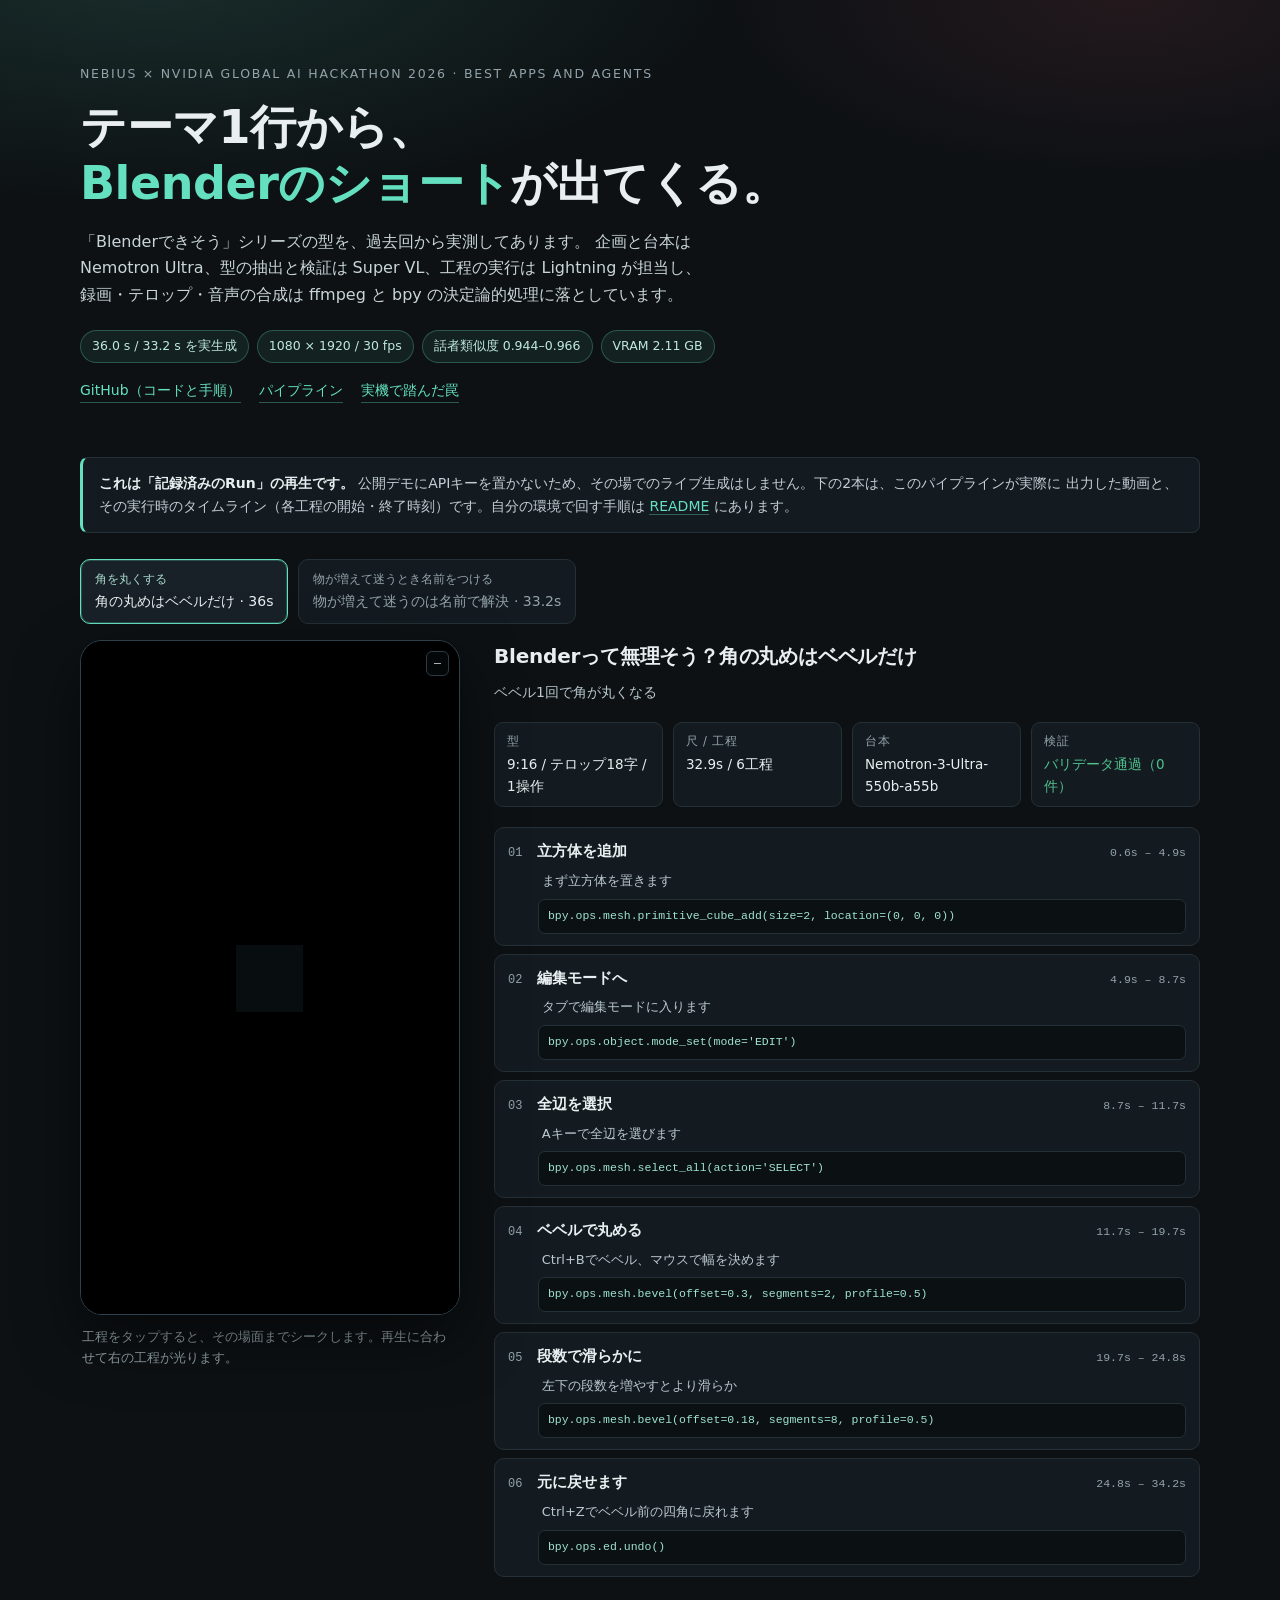
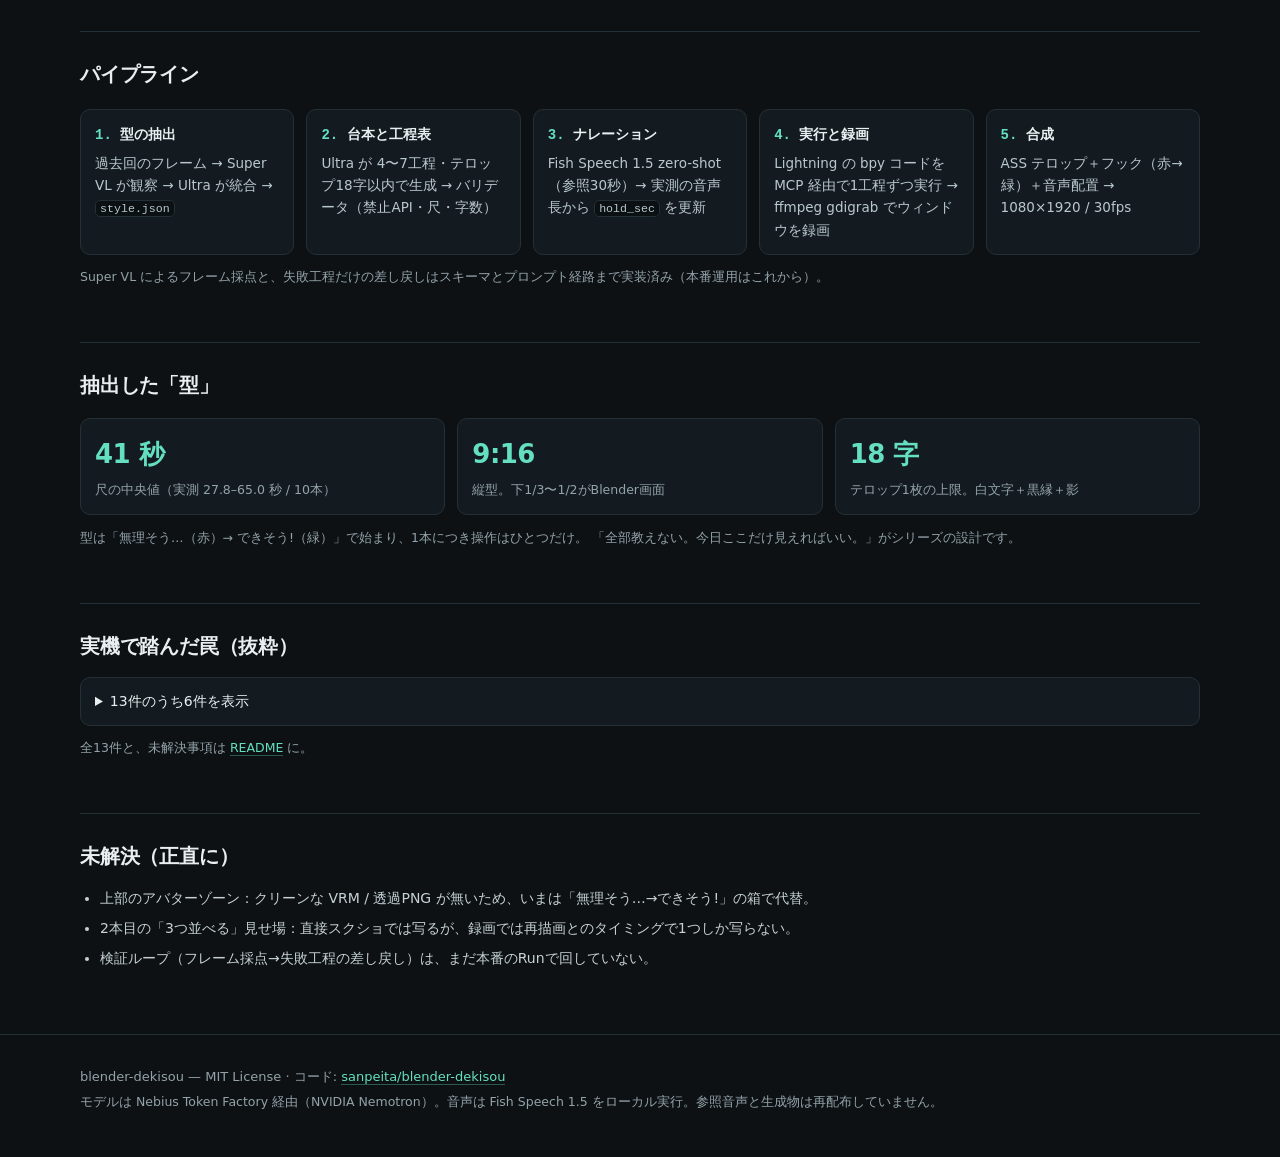
==== web/index.html @ f2686bc2 "demo: hosted replay page with step-synced timeline (published on gh-pages)" ====
<!doctype html>
<html lang="ja">
<head>
<meta charset="utf-8">
<meta name="viewport" content="width=device-width, initial-scale=1">
<title>blender-dekisou — テーマ1行から Blender ショート</title>
<meta name="description" content="テーマ1行から、Blenderの操作ショートを自動生成するパイプライン。Nemotron Ultra / Super VL / Lightning + Blender MCP + Fish Speech。">
<link rel="stylesheet" href="styles.css">
<link rel="icon" href="data:image/svg+xml,%3Csvg xmlns='http://www.w3.org/2000/svg' viewBox='0 0 32 32'%3E%3Crect width='32' height='32' rx='8' fill='%230f1418'/%3E%3Cpath d='M9 22V10h6.5a3.5 3.5 0 0 1 0 7H12v5z' fill='%2364e0c0'/%3E%3C/svg%3E">
</head>
<body>
<header class="hero">
  <div class="wrap">
    <p class="kicker">Nebius × NVIDIA Global AI Hackathon 2026 · Best Apps and Agents</p>
    <h1>テーマ1行から、<br><span class="accent">Blenderのショート</span>が出てくる。</h1>
    <p class="lead">
      「Blenderできそう」シリーズの型を、過去回から実測してあります。
      企画と台本は Nemotron Ultra、型の抽出と検証は Super VL、工程の実行は Lightning が担当し、
      録画・テロップ・音声の合成は ffmpeg と bpy の決定論的処理に落としています。
    </p>
    <div class="chips">
      <span class="chip">36.0 s / 33.2 s を実生成</span>
      <span class="chip">1080 × 1920 / 30 fps</span>
      <span class="chip">話者類似度 0.944–0.966</span>
      <span class="chip">VRAM 2.11 GB</span>
    </div>
    <p class="links">
      <a href="https://github.com/sanpeita/blender-dekisou" target="_blank" rel="noopener">GitHub（コードと手順）</a>
      <a href="#pipeline">パイプライン</a>
      <a href="#notes">実機で踏んだ罠</a>
    </p>
  </div>
</header>

<main class="wrap">

  <section class="notice" role="note">
    <strong>これは「記録済みのRun」の再生です。</strong>
    公開デモにAPIキーを置かないため、その場でのライブ生成はしません。下の2本は、このパイプラインが実際に
    出力した動画と、その実行時のタイムライン（各工程の開始・終了時刻）です。自分の環境で回す手順は
    <a href="https://github.com/sanpeita/blender-dekisou#quickstart-windows" target="_blank" rel="noopener">README</a> にあります。
  </section>

  <nav class="runs" id="runs" aria-label="生成済みのRun">
    <!-- populated by app.js -->
  </nav>

  <section class="stage">
    <div class="player-col">
      <div class="phone">
        <video id="video" playsinline controls preload="metadata"></video>
        <button class="playbtn" id="playbtn" type="button" aria-label="再生">▶</button>
        <span class="lenbadge" id="lenbadge">—</span>
      </div>
      <p class="hint">工程をタップすると、その場面までシークします。再生に合わせて右の工程が光ります。</p>
    </div>

    <div class="info-col">
      <h2 id="runTitle">…</h2>
      <p class="promise" id="runPromise"></p>

      <dl class="runmeta">
        <div><dt>型</dt><dd id="metaStyle">—</dd></div>
        <div><dt>尺 / 工程</dt><dd id="metaLen">—</dd></div>
        <div><dt>台本</dt><dd id="metaModel">—</dd></div>
        <div><dt>検証</dt><dd id="metaValid">—</dd></div>
      </dl>

      <ol class="steps" id="steps"></ol>
    </div>
  </section>

  <section id="pipeline" class="block">
    <h2>パイプライン</h2>
    <ol class="flow">
      <li><b>型の抽出</b><span>過去回のフレーム → Super VL が観察 → Ultra が統合 → <code>style.json</code></span></li>
      <li><b>台本と工程表</b><span>Ultra が 4〜7工程・テロップ18字以内で生成 → バリデータ（禁止API・尺・字数）</span></li>
      <li><b>ナレーション</b><span>Fish Speech 1.5 zero-shot（参照30秒）→ 実測の音声長から <code>hold_sec</code> を更新</span></li>
      <li><b>実行と録画</b><span>Lightning の bpy コードを MCP 経由で1工程ずつ実行 → ffmpeg gdigrab でウィンドウを録画</span></li>
      <li><b>合成</b><span>ASS テロップ＋フック（赤→緑）＋音声配置 → 1080×1920 / 30fps</span></li>
    </ol>
    <p class="fine">
      Super VL によるフレーム採点と、失敗工程だけの差し戻しはスキーマとプロンプト経路まで実装済み（本番運用はこれから）。
    </p>
  </section>

  <section id="type" class="block">
    <h2>抽出した「型」</h2>
    <div class="grid3">
      <div class="card"><span class="num">41 秒</span><span class="lbl">尺の中央値（実測 27.8–65.0 秒 / 10本）</span></div>
      <div class="card"><span class="num">9:16</span><span class="lbl">縦型。下1/3〜1/2がBlender画面</span></div>
      <div class="card"><span class="num">18 字</span><span class="lbl">テロップ1枚の上限。白文字＋黒縁＋影</span></div>
    </div>
    <p class="fine">
      型は「無理そう…（赤）→ できそう!（緑）」で始まり、1本につき操作はひとつだけ。
      「全部教えない。今日ここだけ見えればいい。」がシリーズの設計です。
    </p>
  </section>

  <section id="notes" class="block">
    <h2>実機で踏んだ罠（抜粋）</h2>
    <details>
      <summary>13件のうち6件を表示</summary>
      <ul class="traps">
        <li><code>reasoning_effort</code> 未指定だと思考トークンが <code>max_tokens</code> を食い尽くし、本文が空で返る。→ <code>none</code> を明示。</li>
        <li>Super VL の実IDは <code>nvidia/Nemotron-3.5-Super-VL</code>。カタログ表記のまま投げると404。</li>
        <li><code>viewport_screenshot</code> はカメラレンダーで UI が写らない。→ <code>gdigrab</code>＋ウィンドウ矩形クロップ。</li>
        <li><code>bpy.context.active_operator.segments</code> は効かない。→ オペレータ呼び出しの引数で渡す。</li>
        <li>MCPアドオンは <code>stop()</code> 直後の <code>start()</code> で同一ポートに LISTEN が二重に残り、接続が固まる。→ 状態を強制リセットし別ポートへ。</li>
        <li>ASS の <code>BorderStyle=3</code> は箱の色が <code>OutlineColour</code>。最初は白い空箱になった。</li>
      </ul>
    </details>
    <p class="fine">全13件と、未解決事項は <a href="https://github.com/sanpeita/blender-dekisou#engineering-notes--what-actually-broke" target="_blank" rel="noopener">README</a> に。</p>
  </section>

  <section id="status" class="block">
    <h2>未解決（正直に）</h2>
    <ul class="open">
      <li>上部のアバターゾーン：クリーンな VRM / 透過PNG が無いため、いまは「無理そう…→できそう!」の箱で代替。</li>
      <li>2本目の「3つ並べる」見せ場：直接スクショでは写るが、録画では再描画とのタイミングで1つしか写らない。</li>
      <li>検証ループ（フレーム採点→失敗工程の差し戻し）は、まだ本番のRunで回していない。</li>
    </ul>
  </section>
</main>

<footer>
  <div class="wrap">
    <p>blender-dekisou — MIT License · コード: <a href="https://github.com/sanpeita/blender-dekisou" target="_blank" rel="noopener">sanpeita/blender-dekisou</a></p>
    <p class="fine">モデルは Nebius Token Factory 経由（NVIDIA Nemotron）。音声は Fish Speech 1.5 をローカル実行。参照音声と生成物は再配布していません。</p>
  </div>
</footer>

<script src="app.js"></script>
</body>
</html>
---- web/styles.css ----
:root{
  --bg:#0d1114; --panel:#141b20; --panel2:#182127; --line:#243038;
  --text:#e9eff1; --muted:#93a3aa; --accent:#64e0c0; --pain:#e05a6a; --move:#4fc08d;
  --mono:ui-monospace,SFMono-Regular,Menlo,Consolas,"Noto Sans Mono",monospace;
}
*{box-sizing:border-box}
html,body{margin:0;padding:0}
body{
  background:var(--bg); color:var(--text);
  font-family:"Yu Gothic UI","Hiragino Kaku Gothic ProN",system-ui,-apple-system,"Segoe UI",sans-serif;
  line-height:1.65; font-size:16px;
  -webkit-font-smoothing:antialiased;
}
a{color:var(--accent);text-decoration:none;border-bottom:1px solid rgba(100,224,192,.35)}
a:hover{border-bottom-color:var(--accent)}
.wrap{width:min(1120px,100% - 40px);margin-inline:auto}
code{font-family:var(--mono);font-size:.86em;background:#0b1013;border:1px solid var(--line);border-radius:5px;padding:.1em .35em}

/* hero */
.hero{padding:64px 0 28px;background:
  radial-gradient(900px 380px at 12% -10%, rgba(100,224,192,.14), transparent 65%),
  radial-gradient(700px 300px at 88% 0%, rgba(224,90,106,.10), transparent 60%);}
.kicker{margin:0 0 14px;color:var(--muted);font-size:12.5px;letter-spacing:.14em;text-transform:uppercase}
h1{margin:0 0 18px;font-size:clamp(28px,5.2vw,46px);line-height:1.22;letter-spacing:-.01em}
.accent{color:var(--accent)}
.lead{margin:0;max-width:62ch;color:#c9d5d9}
.chips{display:flex;flex-wrap:wrap;gap:8px;margin:22px 0 16px}
.chip{font-size:12.5px;color:#bfe9dd;background:rgba(100,224,192,.08);border:1px solid rgba(100,224,192,.28);border-radius:999px;padding:5px 11px}
.links{display:flex;gap:18px;flex-wrap:wrap;margin:0;font-size:14px}

/* notice */
.notice{margin:26px 0 0;padding:14px 16px;border:1px solid var(--line);border-left:3px solid var(--accent);
  background:var(--panel);border-radius:8px;font-size:14px;color:#c2cfd4}
.notice strong{color:var(--text)}

/* run switcher */
.runs{display:flex;gap:10px;flex-wrap:wrap;margin:26px 0 16px}
.runs button{
  cursor:pointer;text-align:left;padding:10px 14px;border-radius:10px;
  background:var(--panel);color:var(--muted);border:1px solid var(--line);
  font:inherit;font-size:14px;transition:.15s border-color,.15s color,.15s background;
}
.runs button:hover{border-color:#33454f;color:var(--text)}
.runs button[aria-pressed="true"]{background:var(--panel2);color:var(--text);border-color:var(--accent);box-shadow:0 0 0 1px rgba(100,224,192,.25) inset}
.runs .rt{display:block;font-size:12px;color:var(--muted)}
.runs button[aria-pressed="true"] .rt{color:#a9d9cb}

/* stage */
.stage{display:grid;grid-template-columns:minmax(280px,380px) 1fr;gap:34px;align-items:start;margin-top:8px}
.stage>*{min-width:0}
.info-col{min-width:0;max-width:100%}
@media (max-width:900px){.stage{grid-template-columns:1fr;gap:22px}}
.phone{
  position:relative;aspect-ratio:9/16;width:100%;max-width:380px;margin-inline:auto;
  background:#0b0f12;border-radius:22px;overflow:hidden;
  border:1px solid #2f414b;box-shadow:0 24px 60px rgba(0,0,0,.5);
}
@media (max-width:900px){ .phone{max-width:min(100%,calc(70vh * 9 / 16))} }
.phone video{width:100%;height:100%;object-fit:contain;display:block;background:#000}
.playbtn{
  position:absolute;left:50%;top:50%;transform:translate(-50%,-50%);
  width:66px;height:66px;border-radius:50%;cursor:pointer;
  background:rgba(12,18,21,.72);color:var(--accent);border:1.5px solid var(--accent);
  font-size:22px;line-height:1;padding-left:4px;backdrop-filter:blur(3px);
  transition:opacity .18s, transform .18s;
}
.playbtn:hover{transform:translate(-50%,-50%) scale(1.06)}
.playbtn[hidden]{display:none}
.lenbadge{position:absolute;right:10px;top:10px;font-family:var(--mono);font-size:11.5px;
  color:#dfe9ec;background:rgba(6,10,12,.72);border:1px solid #2c3b44;border-radius:6px;padding:2px 7px}
.hint{margin:12px 2px 0;font-size:12.5px;color:var(--muted)}

h2{font-size:20px;margin:0 0 8px;letter-spacing:-.01em}
.promise{margin:0 0 18px;color:#b9c8ce;font-size:14px}
.runmeta{display:grid;grid-template-columns:repeat(auto-fit,minmax(150px,1fr));gap:10px;margin:0 0 20px}
.runmeta dd{overflow-wrap:anywhere}
.runmeta>div{background:var(--panel);border:1px solid var(--line);border-radius:9px;padding:9px 12px}
.runmeta dt{font-size:11.5px;color:var(--muted);letter-spacing:.06em}
.runmeta dd{margin:2px 0 0;font-size:13.5px;color:var(--text)}
.runmeta .ok{color:var(--move)}

/* steps */
.steps{list-style:none;margin:0;padding:0;display:flex;flex-direction:column;gap:8px}
.steps li{
  border:1px solid var(--line);border-radius:10px;background:var(--panel);
  padding:11px 13px;cursor:pointer;transition:.15s border-color,.15s background;
  min-width:0;
}
.steps li:hover{border-color:#33454f}
.steps li.active{border-color:var(--accent);background:var(--panel2)}
.steps .row{display:flex;gap:10px;align-items:baseline}
.steps .idx{font-family:var(--mono);font-size:12px;color:var(--muted);min-width:1.6em}
.steps .cap{font-weight:700;font-size:15px}
.steps .time{margin-left:auto;font-family:var(--mono);font-size:11.5px;color:var(--muted);white-space:nowrap}
.steps .narr{margin:6px 0 0 2.6em;font-size:13px;color:#b9c8ce}
.steps .code{margin:7px 0 0 2.6em;font-family:var(--mono);font-size:11.5px;color:#9fe3cf;
  background:#0b1013;border:1px solid var(--line);border-radius:7px;padding:7px 9px;overflow-x:auto;white-space:pre}
.steps .err{margin:6px 0 0 2.6em;font-size:12.5px;color:var(--pain)}

/* blocks */
.block{margin:54px 0 0;padding-top:26px;border-top:1px solid var(--line)}
.flow{counter-reset:s;list-style:none;margin:18px 0 0;padding:0;display:grid;grid-template-columns:repeat(auto-fit,minmax(210px,1fr));gap:12px}
.flow li{background:var(--panel);border:1px solid var(--line);border-radius:10px;padding:13px 14px;font-size:13.5px;color:#b9c8ce}
.flow b{display:block;color:var(--text);font-size:14px;margin-bottom:5px}
.flow b::before{counter-increment:s;content:counter(s) ". ";color:var(--accent);font-family:var(--mono)}
.grid3{display:grid;grid-template-columns:repeat(auto-fit,minmax(190px,1fr));gap:12px;margin-top:16px}
.card{background:var(--panel);border:1px solid var(--line);border-radius:10px;padding:14px}
.card .num{display:block;font-size:26px;font-weight:700;color:var(--accent);letter-spacing:-.02em}
.card .lbl{display:block;margin-top:4px;font-size:12.5px;color:var(--muted)}
details{margin-top:14px;background:var(--panel);border:1px solid var(--line);border-radius:10px;padding:12px 14px}
summary{cursor:pointer;font-size:14px;color:var(--text)}
.traps{margin:12px 0 0;padding-left:20px;font-size:13.5px;color:#b9c8ce}
.traps li{margin:6px 0}
.open{margin:14px 0 0;padding-left:20px;font-size:14px;color:#c6d2d6}
.open li{margin:7px 0}
.fine{font-size:12.5px;color:var(--muted)}

footer{margin:64px 0 0;padding:26px 0 40px;border-top:1px solid var(--line);font-size:13px;color:var(--muted)}
footer p{margin:5px 0}
::selection{background:rgba(100,224,192,.28)}
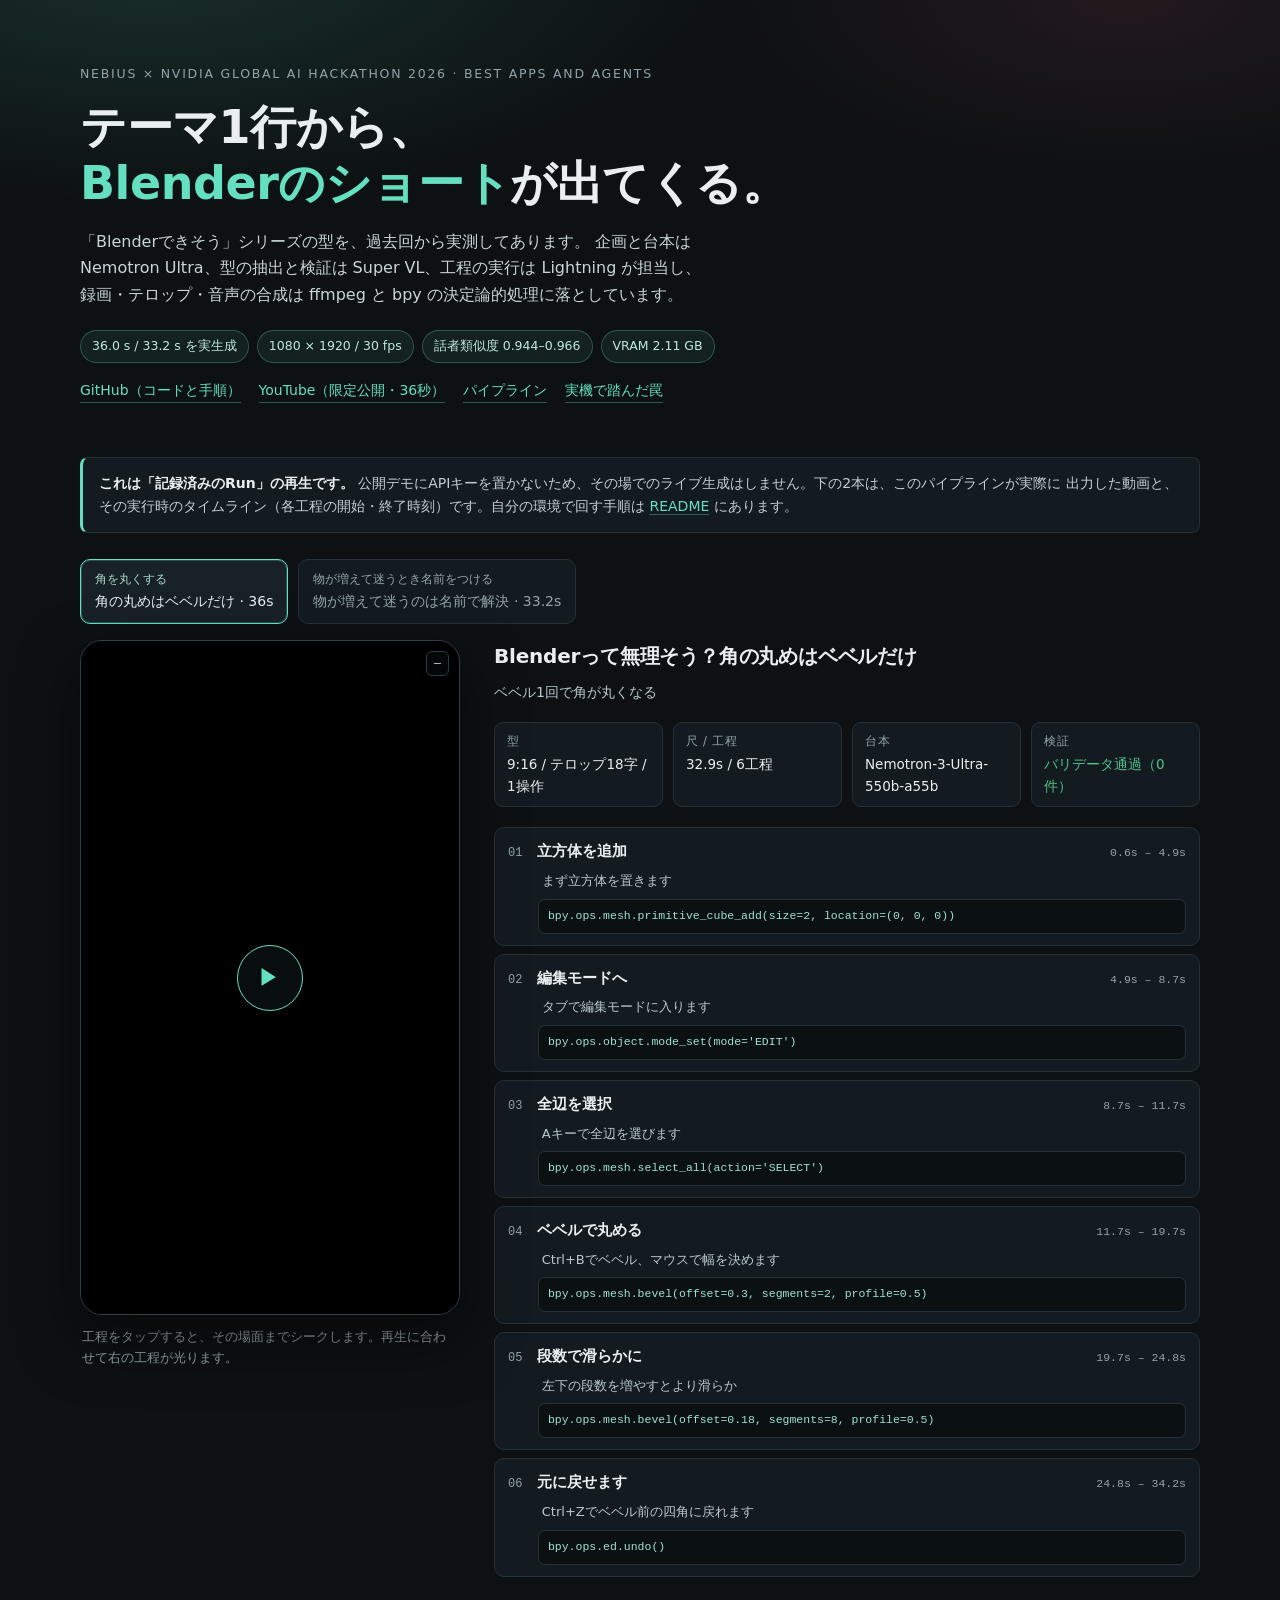
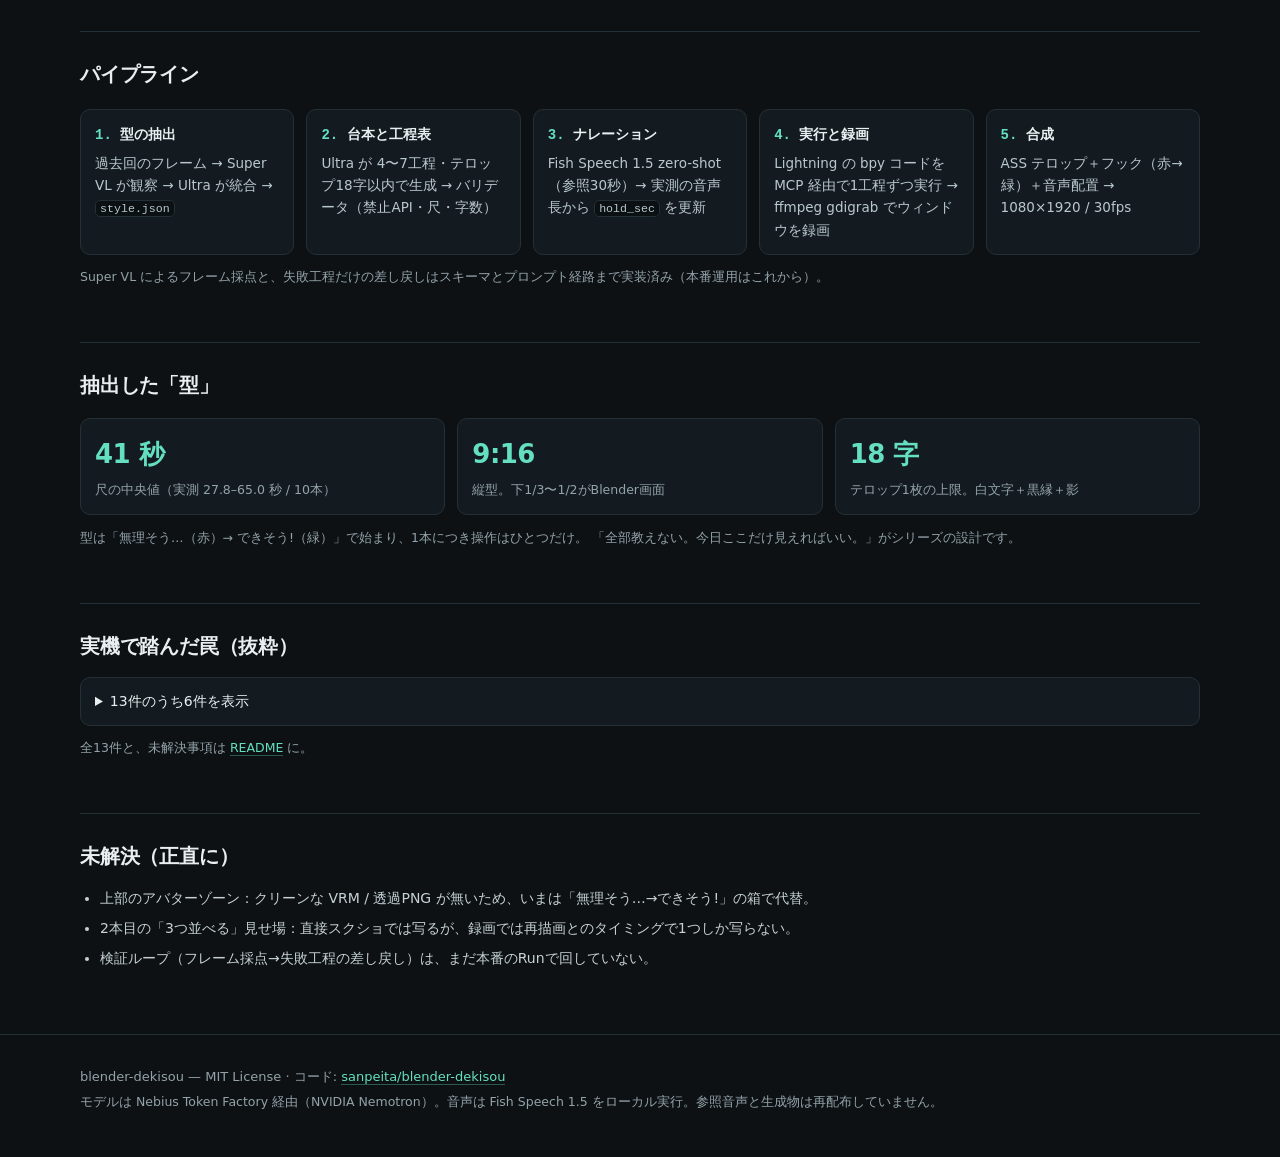
==== commit 27673297: "docs: link the unlisted YouTube demo video" ====
--- a/web/index.html
+++ b/web/index.html
@@ -26,6 +26,7 @@
     </div>
     <p class="links">
       <a href="https://github.com/sanpeita/blender-dekisou" target="_blank" rel="noopener">GitHub（コードと手順）</a>
+      <a href="https://youtu.be/ukUw6NwZQCU" target="_blank" rel="noopener">YouTube（限定公開・36秒）</a>
       <a href="#pipeline">パイプライン</a>
       <a href="#notes">実機で踏んだ罠</a>
     </p>
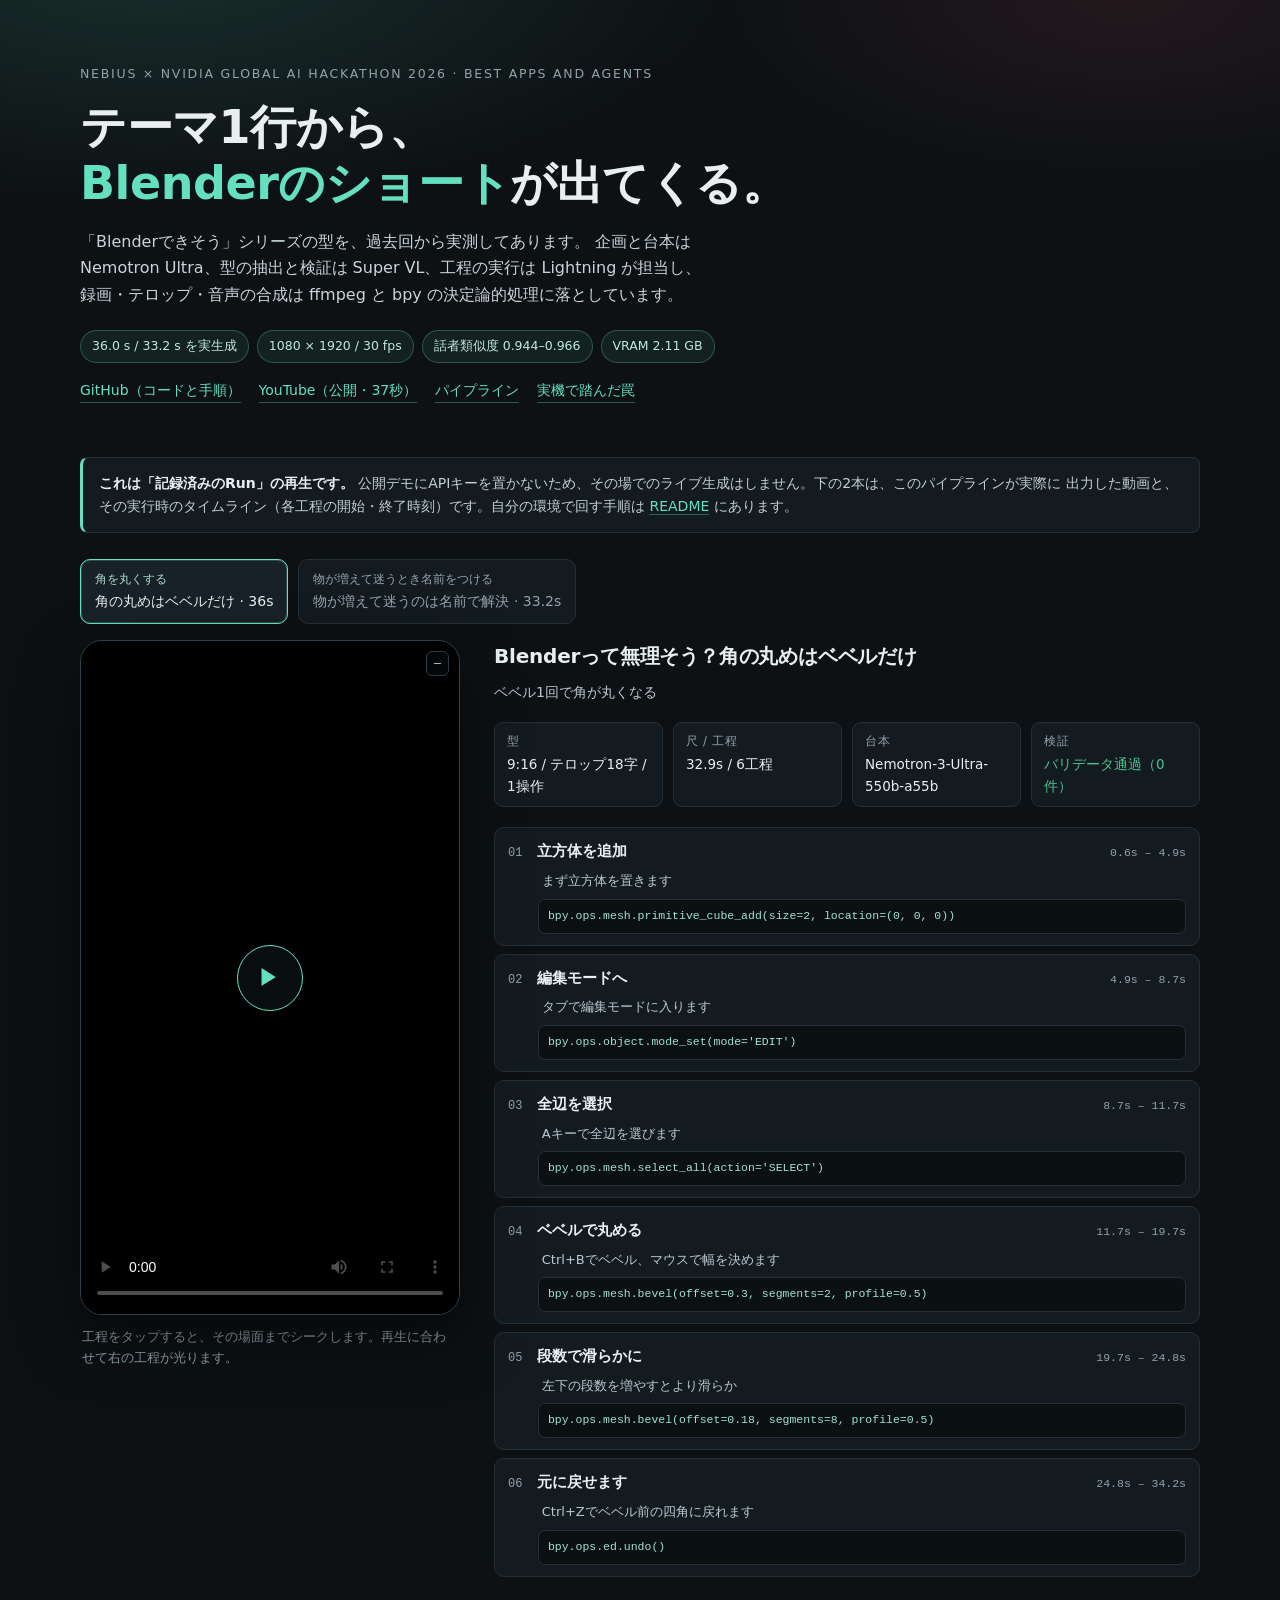
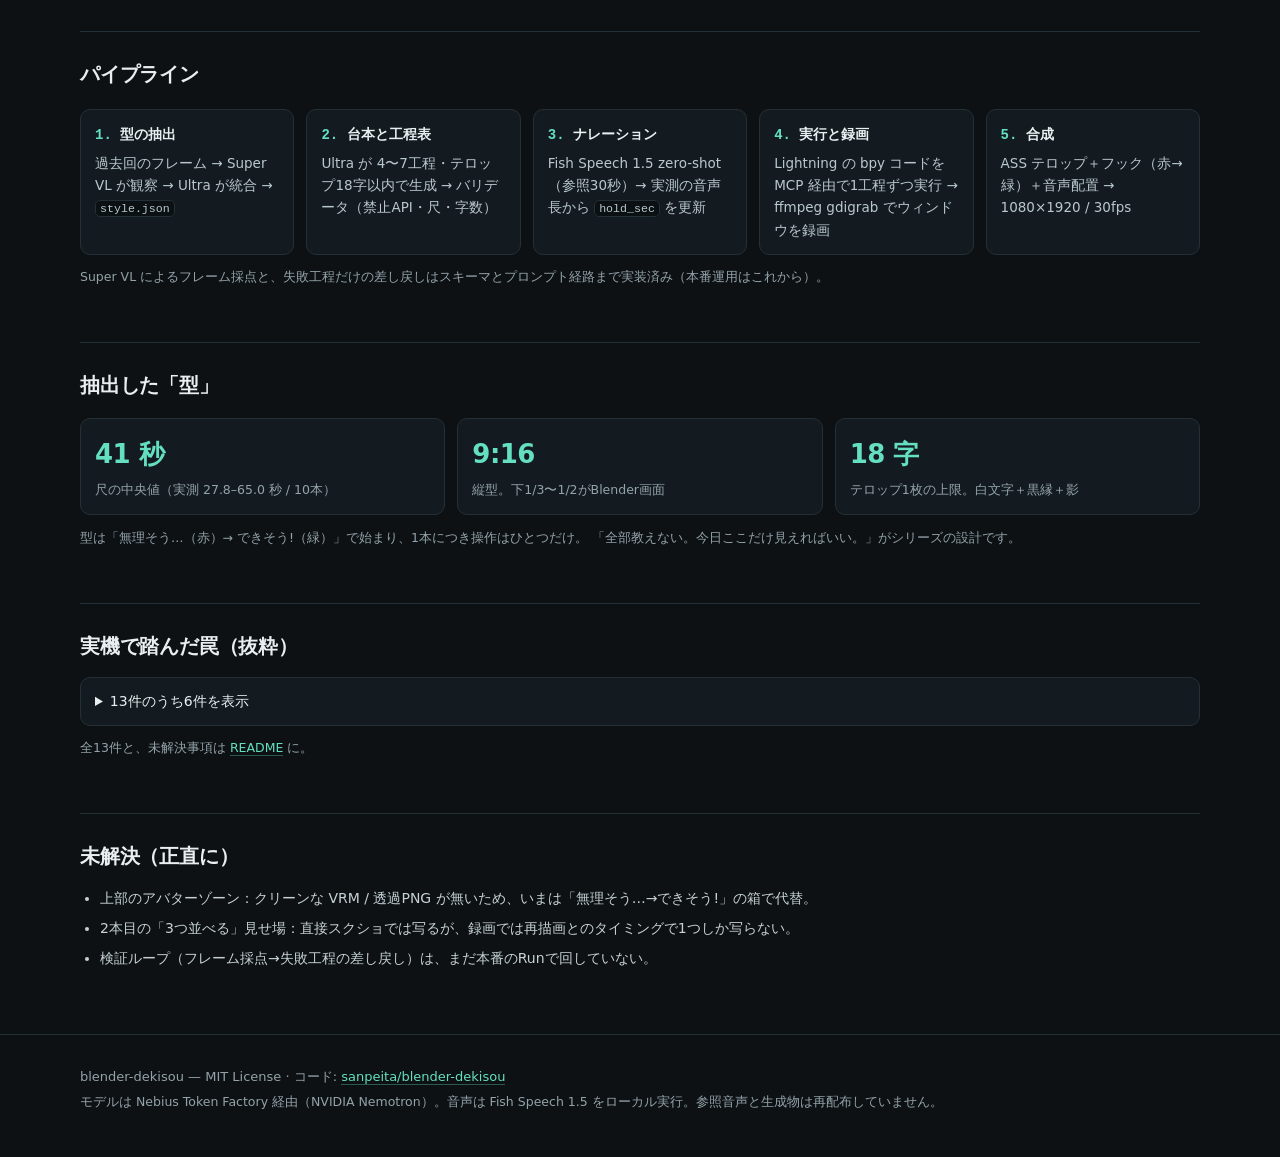
==== commit 40fdd1da: "docs: public demo video with AI-voice disclosure" ====
--- a/web/index.html
+++ b/web/index.html
@@ -26,7 +26,7 @@
     </div>
     <p class="links">
       <a href="https://github.com/sanpeita/blender-dekisou" target="_blank" rel="noopener">GitHub（コードと手順）</a>
-      <a href="https://youtu.be/ukUw6NwZQCU" target="_blank" rel="noopener">YouTube（限定公開・36秒）</a>
+      <a href="https://youtu.be/q2eqxVOVD98" target="_blank" rel="noopener">YouTube（公開・37秒）</a>
       <a href="#pipeline">パイプライン</a>
       <a href="#notes">実機で踏んだ罠</a>
     </p>
